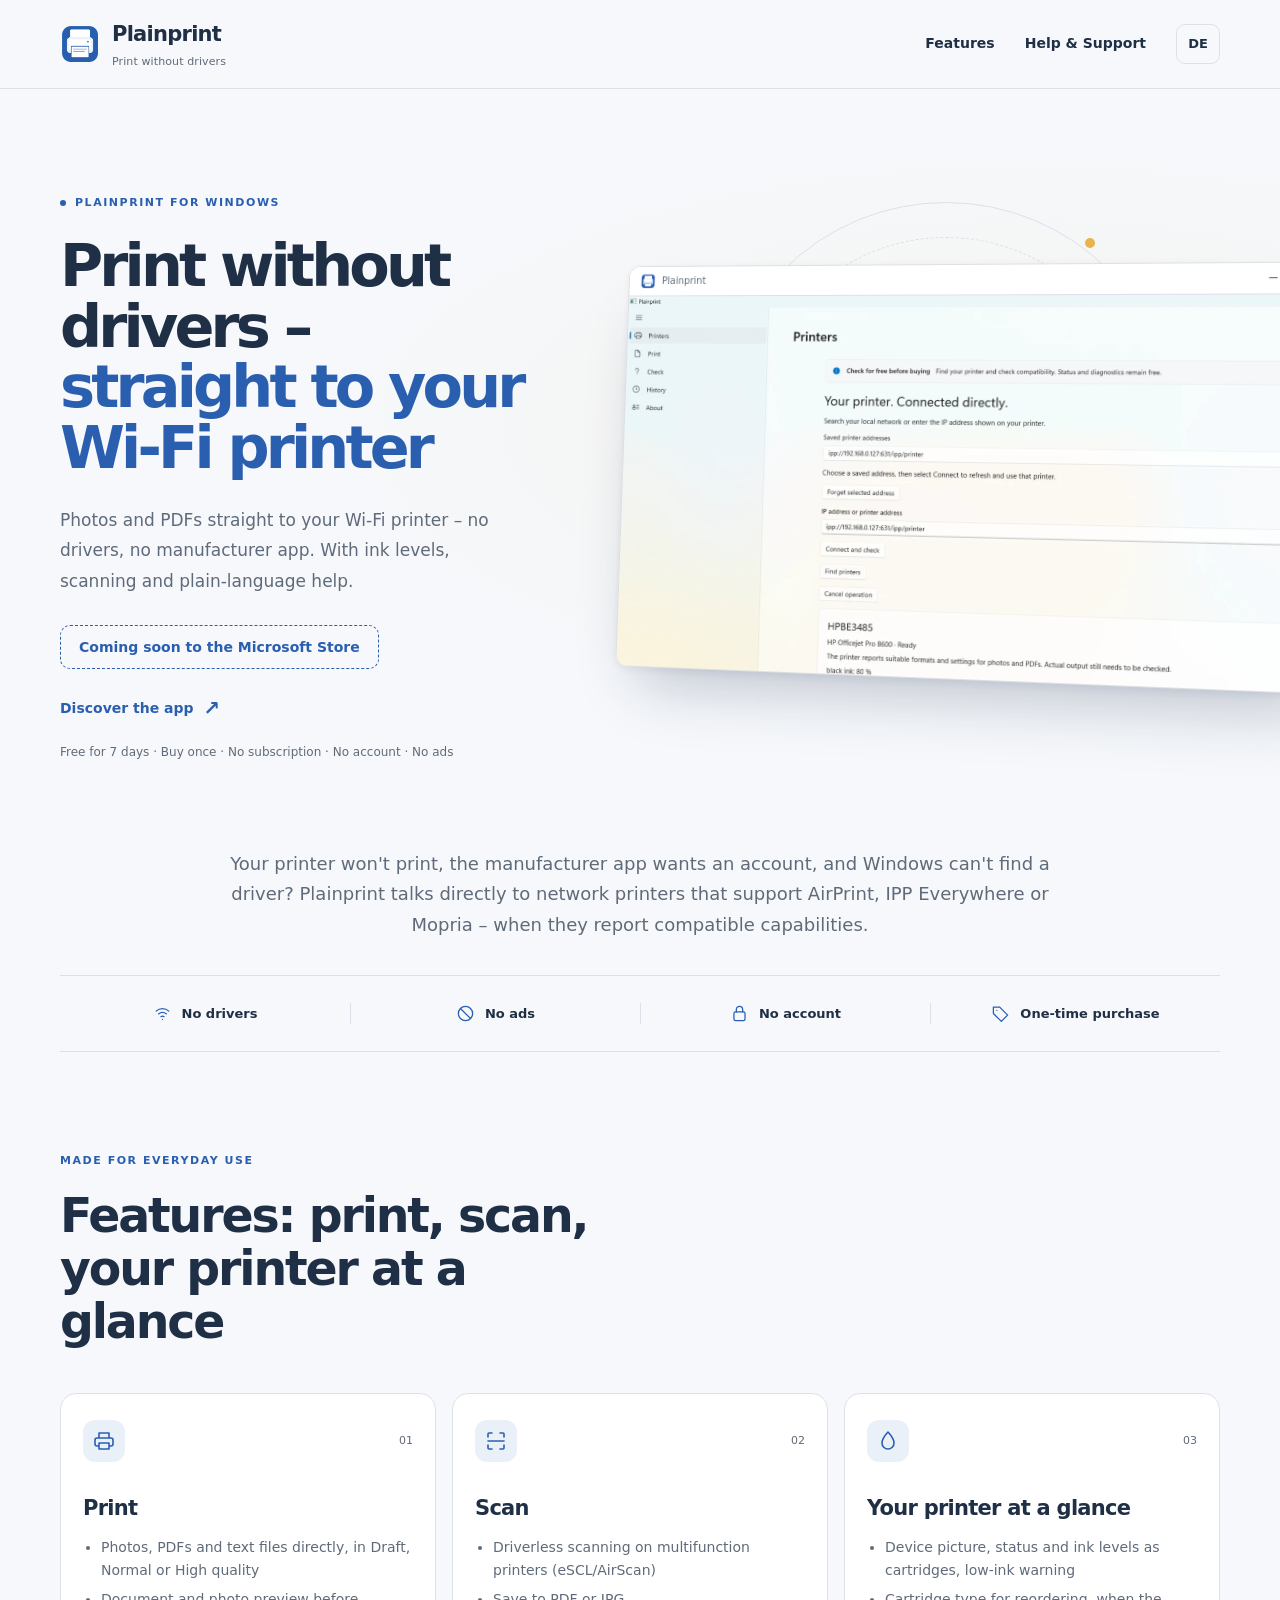
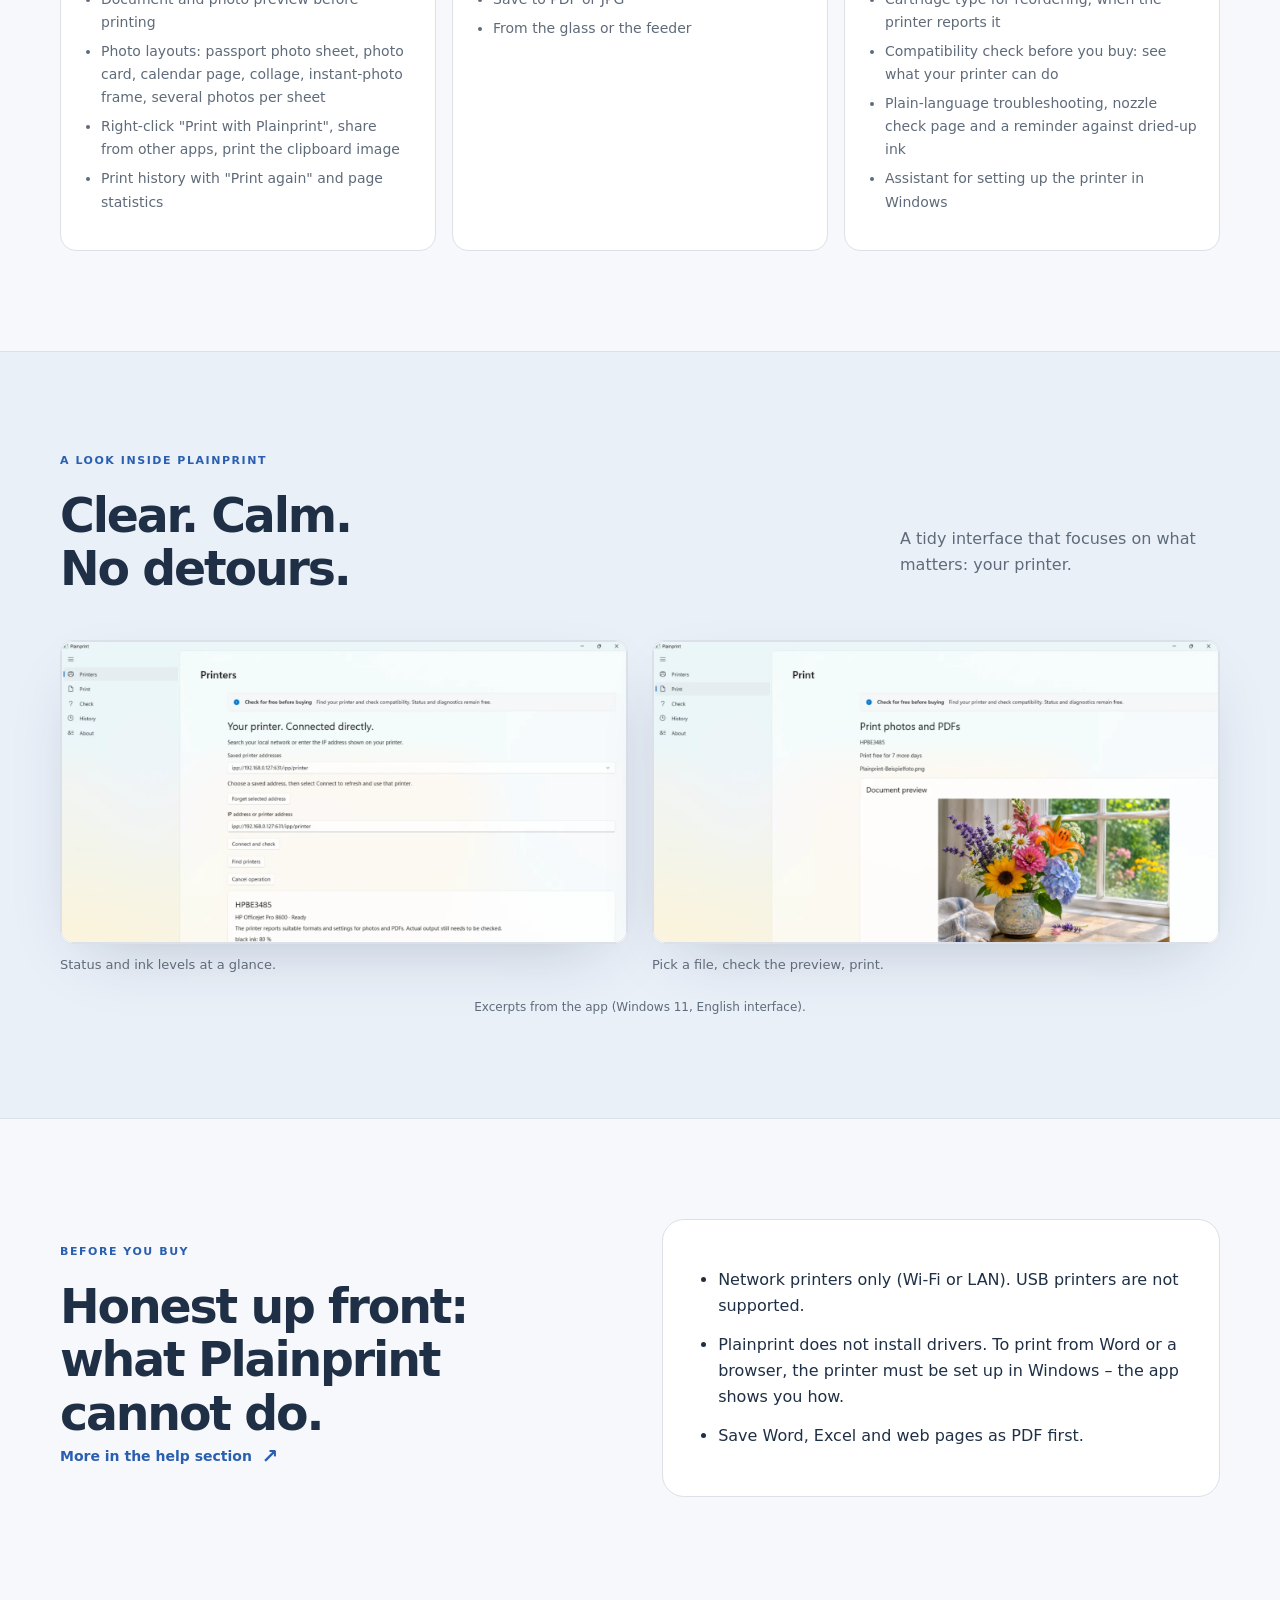
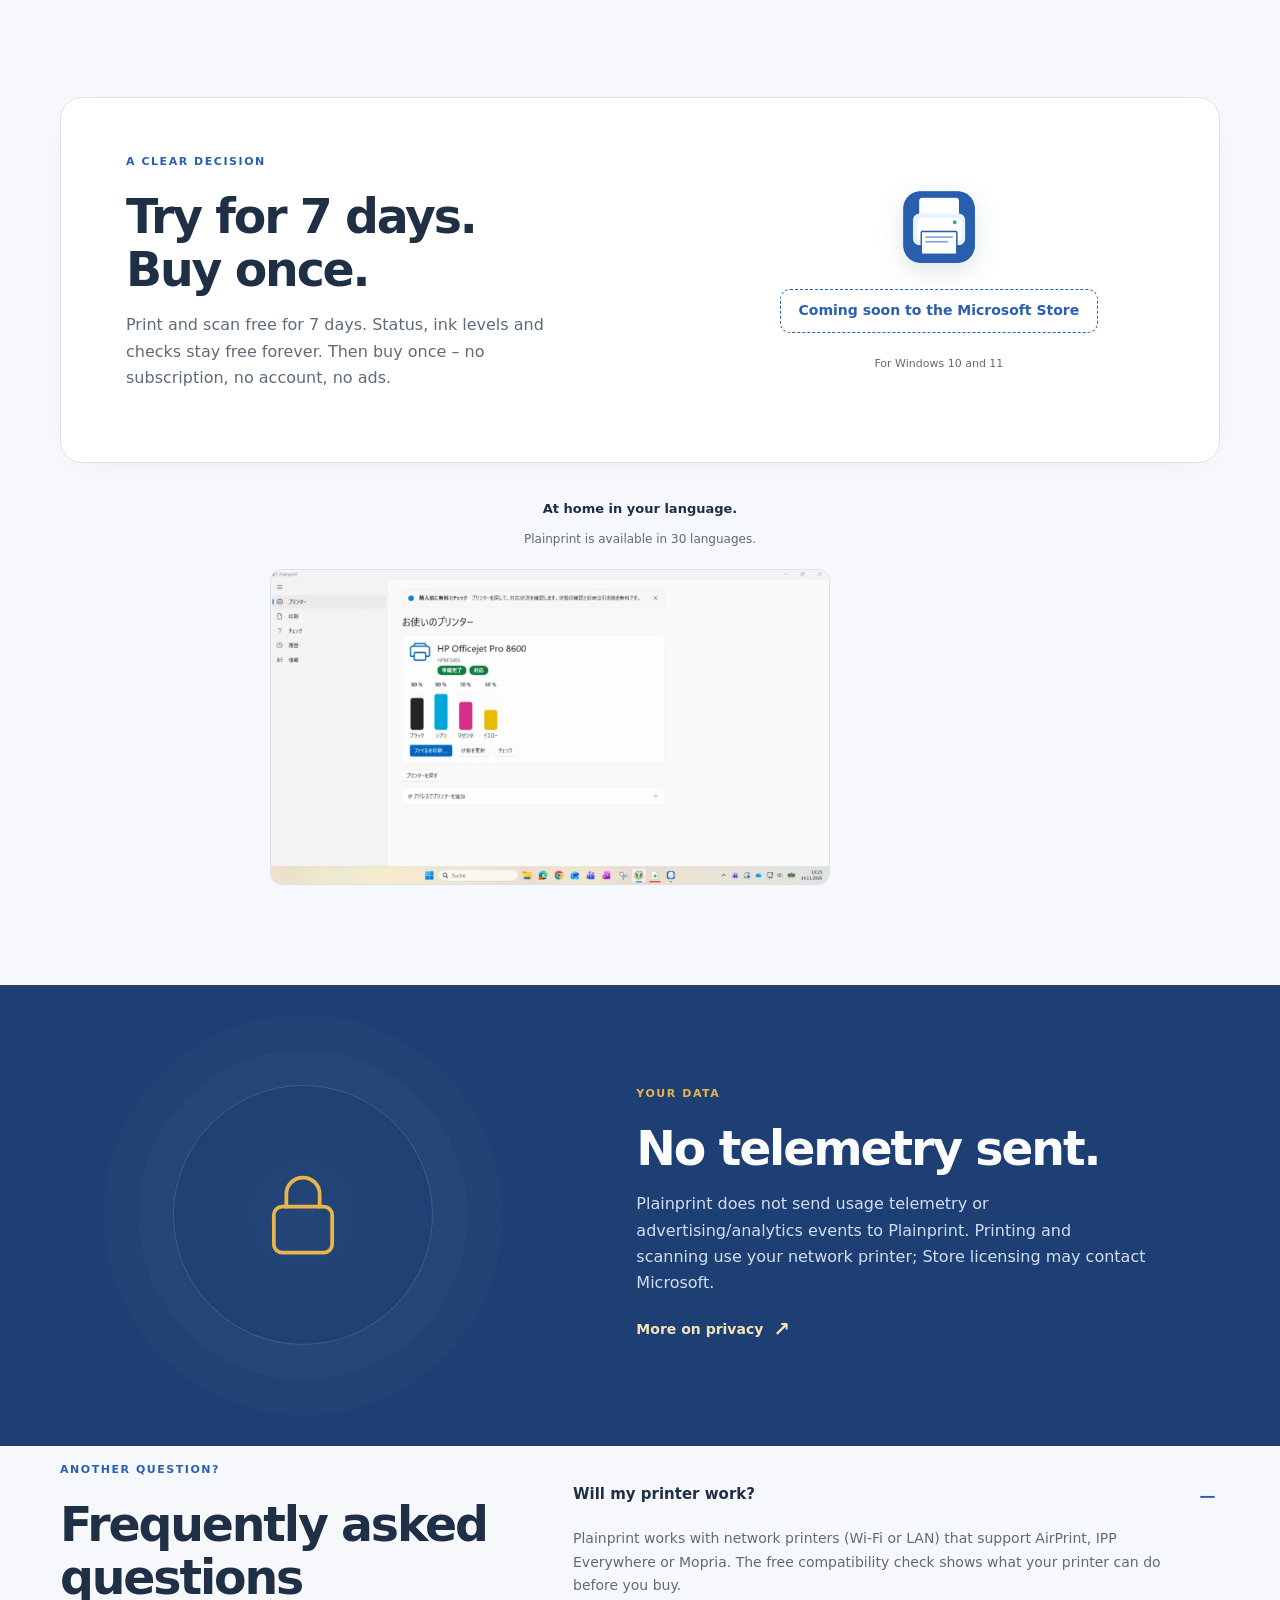
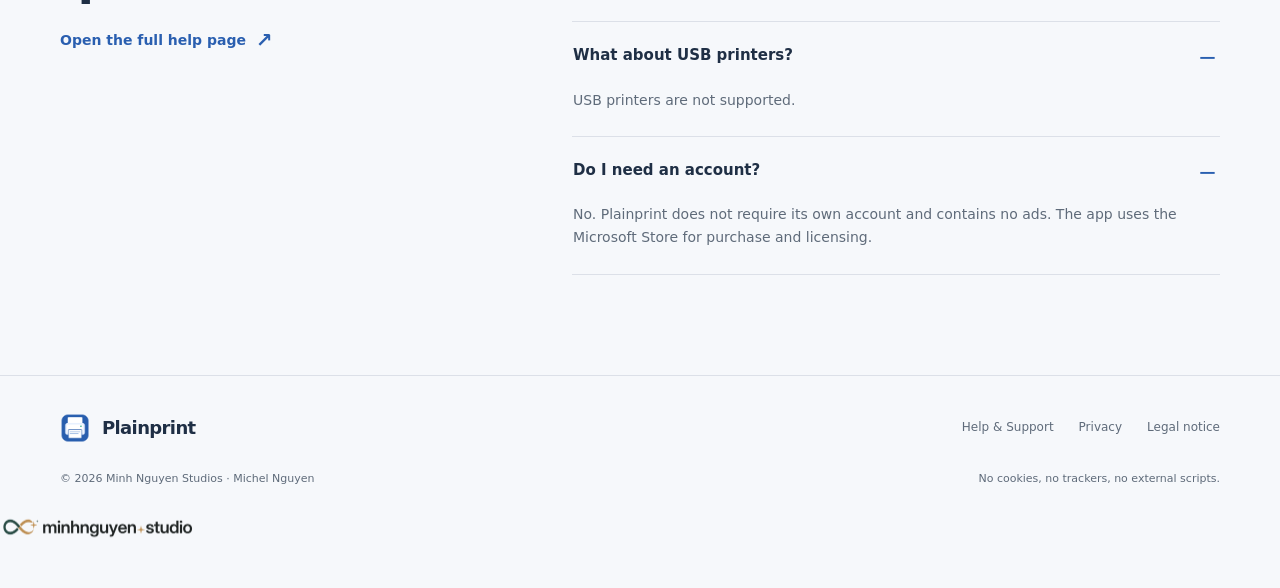
==== en/index.html @ 3078b143 "Plainprint website (DE/EN)" ====
<!DOCTYPE html>
<html lang="en"><head>
<meta charset="utf-8">
<meta name="viewport" content="width=device-width,initial-scale=1">
<meta name="color-scheme" content="light dark">
<meta name="theme-color" content="#F6F8FB" media="(prefers-color-scheme: light)">
<meta name="theme-color" content="#111A26" media="(prefers-color-scheme: dark)">
<title>Plainprint – Print without drivers</title>
<meta name="description" content="Plainprint: photos and PDFs straight to your Wi-Fi printer – no drivers, no manufacturer app. Ink levels, scanning, plain-language help. Free for 7 days, then buy once.">
<link rel="canonical" href="https://minh.systems/Plainprint/en/index.html">
<link rel="alternate" hreflang="de" href="https://minh.systems/Plainprint/index.html">
<link rel="alternate" hreflang="en" href="https://minh.systems/Plainprint/en/index.html">
<link rel="alternate" hreflang="x-default" href="https://minh.systems/Plainprint/index.html">
<meta property="og:type" content="website">
<meta property="og:site_name" content="Plainprint">
<meta property="og:locale" content="en_US">
<meta property="og:locale:alternate" content="de_DE">
<meta property="og:title" content="Plainprint – Print without drivers">
<meta property="og:description" content="Plainprint: photos and PDFs straight to your Wi-Fi printer – no drivers, no manufacturer app. Ink levels, scanning, plain-language help. Free for 7 days, then buy once.">
<meta property="og:url" content="https://minh.systems/Plainprint/en/index.html">
<meta property="og:image" content="https://minh.systems/Plainprint/img/logo.png">
<meta property="og:image:width" content="310">
<meta property="og:image:height" content="310">
<meta property="og:image:alt" content="Plainprint">
<meta name="twitter:card" content="summary">
<meta name="twitter:title" content="Plainprint – Print without drivers">
<meta name="twitter:description" content="Plainprint: photos and PDFs straight to your Wi-Fi printer – no drivers, no manufacturer app. Ink levels, scanning, plain-language help. Free for 7 days, then buy once.">
<meta name="twitter:image" content="https://minh.systems/Plainprint/img/logo.png">
<link rel="icon" href="../favicon.png">
<link rel="apple-touch-icon" href="../img/logo.png">
<link rel="stylesheet" href="../style.css?v=1">
<script type="application/ld+json">
{
  "@context": "https://schema.org",
  "@type": "SoftwareApplication",
  "name": "Plainprint",
  "alternateName": "Plainprint – Print without drivers",
  "applicationCategory": "UtilitiesApplication",
  "operatingSystem": "Windows 10, Windows 11",
  "description": "Plainprint: photos and PDFs straight to your Wi-Fi printer – no drivers, no manufacturer app. Ink levels, scanning, plain-language help. Free for 7 days, then buy once.",
  "url": "https://minh.systems/Plainprint/en/",
  "inLanguage": "en",
  "image": "https://minh.systems/Plainprint/img/logo.png"
}
</script>
</head><body><a class="skip" href="#main">Skip to content</a>
<header class="top"><nav aria-label="Navigation" class="wrap"><a class="brand" href="./"><img alt="" height="40" src="../img/logo.png" width="40"/><span>Plainprint<small>Print without drivers</small></span></a>
<div class="links"><a href="#funktionen">Features</a><a href="support.html">Help &amp; Support</a><a class="lang" href="../" hreflang="de" lang="de" aria-label="Auf Deutsch wechseln">DE</a>
</div></nav>
</header>
<main id="main">
<section class="hero">
<div class="wrap hero-grid">
<div class="hero-copy">
<p class="eyebrow"><span class="status-dot"></span>Plainprint for Windows</p>
<h1>Print without drivers – <em>straight to your Wi-Fi printer</em></h1>
<p class="lead">Photos and PDFs straight to your Wi-Fi printer – no drivers, no manufacturer app. With ink levels, scanning and plain-language help.</p>
<div class="actions"><strong class="soon">Coming soon to the Microsoft Store</strong><a class="text-link" href="#einblicke">Discover the app <span aria-hidden="true">↗</span></a>
</div>
<p class="note">Free for 7 days · Buy once · No subscription · No account · No ads</p>
</div>
<div class="hero-visual">
<div aria-hidden="true" class="visual-orbit"></div>
<div class="app-window">
<div class="window-bar"><span><img alt="" height="16" src="../img/logo.png" width="16"/> Plainprint</span><span aria-hidden="true" class="window-controls">─   □   ×</span></div>
<picture><img alt="Plainprint: your printer with status and ink levels" decoding="async" fetchpriority="high" height="788" src="../img/en-printers.webp" width="1400"/></picture>
</div>
</div>
</div>
</section>
<div class="wrap">
<p class="section-copy" style="max-width:820px;margin:0 auto 34px;font-size:18px;line-height:1.7;text-align:center">Your printer won't print, the manufacturer app wants an account, and Windows can't find a driver? Plainprint talks directly to network printers that support AirPrint, IPP Everywhere or Mopria – when they report compatible capabilities.</p>
<ul class="trust"><li><svg aria-hidden="true" fill="none" stroke="currentColor" stroke-linecap="round" stroke-linejoin="round" stroke-width="1.6" viewbox="0 0 24 24"><path d="M4 9a12 12 0 0 1 16 0M7 12.500a8 8 0 0 1 10 0M10 16a3.500 3.500 0 0 1 4 0M12 19.500h.01"></path></svg>No drivers</li><li><svg aria-hidden="true" fill="none" stroke="currentColor" stroke-linecap="round" stroke-linejoin="round" stroke-width="1.6" viewbox="0 0 24 24"><circle cx="12" cy="12" r="9"></circle><path d="M5.600 5.600l12.800 12.800"></path></svg>No ads</li><li><svg aria-hidden="true" fill="none" stroke="currentColor" stroke-linecap="round" stroke-linejoin="round" stroke-width="1.6" viewbox="0 0 24 24"><rect height="11" rx="2" width="14" x="5" y="10"></rect><path d="M8 10V7a4 4 0 0 1 8 0v3"></path></svg>No account</li><li><svg aria-hidden="true" fill="none" stroke="currentColor" stroke-linecap="round" stroke-linejoin="round" stroke-width="1.6" viewbox="0 0 24 24"><path d="M3 12V4h8l10 10-8 8z M7.500 8h.01"></path></svg>One-time purchase</li></ul>
</div>
<section id="funktionen">
<div class="wrap">
<div class="section-heading">
<p class="kicker">Made for everyday use</p>
<h2>Features: print, scan,<br/>your printer at a glance</h2>
</div>
<div class="feature-grid" style="grid-template-columns:repeat(3,1fr)">
<article class="feature-card">
<div class="card-top"><span class="ico"><svg aria-hidden="true" fill="none" stroke="currentColor" stroke-linecap="round" stroke-linejoin="round" stroke-width="1.6" viewbox="0 0 24 24"><path d="M7 9V4h10v5M7 17H5a2 2 0 0 1-2-2v-4a2 2 0 0 1 2-2h14a2 2 0 0 1 2 2v4a2 2 0 0 1-2 2h-2M7 14h10v6H7z"></path></svg></span><span class="card-number">01</span></div>
<h3>Print</h3><ul style="padding-left:18px;margin:14px 0 0;color:var(--muted);font-size:14px"><li style="margin:6px 0">Photos, PDFs and text files directly, in Draft, Normal or High quality</li><li style="margin:6px 0">Document and photo preview before printing</li><li style="margin:6px 0">Photo layouts: passport photo sheet, photo card, calendar page, collage, instant-photo frame, several photos per sheet</li><li style="margin:6px 0">Right-click "Print with Plainprint", share from other apps, print the clipboard image</li><li style="margin:6px 0">Print history with "Print again" and page statistics</li></ul>
</article>
<article class="feature-card">
<div class="card-top"><span class="ico"><svg aria-hidden="true" fill="none" stroke="currentColor" stroke-linecap="round" stroke-linejoin="round" stroke-width="1.6" viewbox="0 0 24 24"><path d="M4 8V5a1 1 0 0 1 1-1h3M16 4h3a1 1 0 0 1 1 1v3M20 16v3a1 1 0 0 1-1 1h-3M8 20H5a1 1 0 0 1-1-1v-3M4 12h16"></path></svg></span><span class="card-number">02</span></div>
<h3>Scan</h3><ul style="padding-left:18px;margin:14px 0 0;color:var(--muted);font-size:14px"><li style="margin:6px 0">Driverless scanning on multifunction printers (eSCL/AirScan)</li><li style="margin:6px 0">Save to PDF or JPG</li><li style="margin:6px 0">From the glass or the feeder</li></ul>
</article>
<article class="feature-card">
<div class="card-top"><span class="ico"><svg aria-hidden="true" fill="none" stroke="currentColor" stroke-linecap="round" stroke-linejoin="round" stroke-width="1.6" viewbox="0 0 24 24"><path d="M12 3s6 6.5 6 11a6 6 0 0 1-12 0c0-4.500 6-11 6-11z"></path></svg></span><span class="card-number">03</span></div>
<h3>Your printer at a glance</h3><ul style="padding-left:18px;margin:14px 0 0;color:var(--muted);font-size:14px"><li style="margin:6px 0">Device picture, status and ink levels as cartridges, low-ink warning</li><li style="margin:6px 0">Cartridge type for reordering, when the printer reports it</li><li style="margin:6px 0">Compatibility check before you buy: see what your printer can do</li><li style="margin:6px 0">Plain-language troubleshooting, nozzle check page and a reminder against dried-up ink</li><li style="margin:6px 0">Assistant for setting up the printer in Windows</li></ul>
</article>
</div>
</div>
</section>
<section class="showcase" id="einblicke">
<div class="wrap">
<div class="section-heading inline-heading"><div>
<p class="kicker">A look inside Plainprint</p>
<h2>Clear. Calm.<br/>No detours.</h2>
</div><p>A tidy interface that focuses on what matters: your printer.</p>
</div>
<div style="display:grid;grid-template-columns:repeat(2,1fr);gap:24px">
<figure><div class="gallery-window"><picture><img alt="Plainprint: your printer with status and ink levels" decoding="async" height="788" loading="lazy" src="../img/en-printers.webp" style="width:100%;border:1px solid var(--line);border-radius:12px" width="1400"/></picture></div><figcaption style="font-size:13px;color:var(--muted);margin-top:10px">Status and ink levels at a glance.</figcaption></figure>
<figure><div class="gallery-window"><picture><img alt="Plainprint: printing photos and PDFs with preview and settings" decoding="async" height="788" loading="lazy" src="../img/en-print.webp" style="width:100%;border:1px solid var(--line);border-radius:12px" width="1400"/></picture></div><figcaption style="font-size:13px;color:var(--muted);margin-top:10px">Pick a file, check the preview, print.</figcaption></figure>
</div>
<p class="gallery-note">Excerpts from the app (Windows 11, English interface).</p>
</div>
</section>
<section id="wichtig">
<div class="wrap import-grid"><div>
<p class="kicker">Before you buy</p>
<h2>Honest up front:<br/>what Plainprint cannot do.</h2>
<a class="text-link" href="support.html#faq">More in the help section <span aria-hidden="true">↗</span></a>
</div>
<div class="bank-card">
<ul style="padding-left:20px;margin:0"><li style="margin:12px 0;color:var(--ink)">Network printers only (Wi-Fi or LAN). USB printers are not supported.</li><li style="margin:12px 0;color:var(--ink)">Plainprint does not install drivers. To print from Word or a browser, the printer must be set up in Windows – the app shows you how.</li><li style="margin:12px 0;color:var(--ink)">Save Word, Excel and web pages as PDF first.</li></ul>
</div>
</div>
</section>
<section id="kaufen">
<div class="wrap">
<div class="purchase-card"><div>
<p class="kicker">A clear decision</p>
<h2>Try for 7 days.<br/>Buy once.</h2><p>Print and scan free for 7 days. Status, ink levels and checks stay free forever. Then buy once – no subscription, no account, no ads.</p>
</div>
<div class="purchase-action"><img alt="Plainprint" height="80" src="../img/logo.png" width="80"/><strong class="soon">Coming soon to the Microsoft Store</strong>
<p class="note">For Windows 10 and 11</p>
</div>
</div>
<div class="language-note"><strong>At home in your language.</strong><p>Plainprint is available in 30 languages.</p>
<img alt="Plainprint in Japanese" decoding="async" height="788" loading="lazy" src="../img/ja-drucker.webp" style="width:min(560px,100%);border:1px solid var(--line);border-radius:12px" width="1400"/>
</div>
</div>
</section>
<section class="privacy-section">
<div class="wrap privacy-grid">
<div aria-hidden="true" class="privacy-mark"><svg aria-hidden="true" fill="none" stroke="currentColor" stroke-linecap="round" stroke-linejoin="round" stroke-width="1.6" viewbox="0 0 24 24"><rect height="11" rx="2" width="14" x="5" y="10"></rect><path d="M8 10V7a4 4 0 0 1 8 0v3"></path></svg></div><div>
<p class="kicker">Your data</p>
<h2>No telemetry sent.</h2><p>Plainprint does not send usage telemetry or advertising/analytics events to Plainprint. Printing and scanning use your network printer; Store licensing may contact Microsoft.</p><a class="text-link" href="privacy.html">More on privacy <span aria-hidden="true">↗</span></a>
</div>
</div>
</section>
<section class="faq-section">
<div class="wrap faq-grid"><div>
<p class="kicker">Another question?</p>
<h2>Frequently asked questions</h2><a class="text-link" href="support.html">Open the full help page <span aria-hidden="true">↗</span></a>
</div><div>
<details open><summary>Will my printer work?</summary><p>Plainprint works with network printers (Wi-Fi or LAN) that support AirPrint, IPP Everywhere or Mopria. The free compatibility check shows what your printer can do before you buy.</p></details><details open><summary>What about USB printers?</summary><p>USB printers are not supported.</p></details><details open><summary>Do I need an account?</summary><p>No. Plainprint does not require its own account and contains no ads. The app uses the Microsoft Store for purchase and licensing.</p></details>
</div>
</div>
</section>
</main>
<footer>
<div class="wrap footer-grid"><a class="brand" href="./"><img alt="" height="32" src="../img/logo.png" width="32"/><span>Plainprint</span></a><div><a href="support.html">Help &amp; Support</a><a href="privacy.html">Privacy</a><a href="https://minh.systems/MinhNguyenStudios/impressum.html">Legal notice</a>
</div>
</div>
<div class="wrap footer-bottom"><span>© 2026 Minh Nguyen Studios · Michel Nguyen</span><span>No cookies, no trackers, no external scripts.</span></div><p style="margin:16px 0 4px"><a href="https://minh.systems/MinhNguyenStudios/" aria-label="Minh Nguyen Studios" style="display:inline-block;line-height:0;border-radius:8px;overflow:hidden;opacity:.92"><picture><source srcset="../img/studio-dunkel.png" media="(prefers-color-scheme: dark)"><img src="../img/studio-hell.png" width="200" height="47" alt="Minh Nguyen Studios" loading="lazy" style="width:200px;height:auto"></picture></a></p></footer></body></html>
---- style.css ----
:root{color-scheme:light dark;--green:#2A5FB0;--green-d:#1E4A8C;--gold:#E9B44C;--bg:#F6F8FB;--card:#fff;--ink:#1F2F45;--muted:#5F6B7A;--line:#DCE0E8;--tint:#EAF0F8;--gold-soft:#F8EAC9;--shadow:0 25px 65px -28px #172B4D40;--radius:22px}

*{box-sizing:border-box}
html{scroll-behavior:smooth;scroll-padding-top:100px;-webkit-text-size-adjust:100%}
body{margin:0;background:var(--bg);color:var(--ink);font:16px/1.65 "Segoe UI Variable","Segoe UI",system-ui,-apple-system,BlinkMacSystemFont,sans-serif}
h1,h2,h3,p,figure{margin:0}
h1,h2,h3{line-height:1.12;font-weight:650;letter-spacing:-.045em}
h1{font-size:clamp(44px,5.7vw,80px)}
h2{font-size:clamp(34px,3.7vw,51px)}
h3{font-size:22px;letter-spacing:-.025em}
p{margin:16px 0;color:var(--muted)}
a{color:var(--green);text-underline-offset:4px}
button,a{-webkit-tap-highlight-color:transparent}
button{font:inherit}
button,a,summary{touch-action:manipulation}
a:focus-visible,button:focus-visible,summary:focus-visible,[tabindex]:focus-visible{outline:3px solid var(--green);outline-offset:5px}
img{max-width:100%;height:auto}
svg{width:24px;height:24px;flex-shrink:0}
button{cursor:pointer}
.wrap{width:min(1240px,100%);margin:auto;padding-inline:40px}
.skip{position:fixed;left:20px;top:-100px;z-index:30;background:var(--card);padding:12px 20px}
.skip:focus{top:12px}
.top{position:sticky;top:0;z-index:20;border-bottom:1px solid var(--line);background:color-mix(in srgb,var(--bg) 94%,transparent);backdrop-filter:blur(16px)}
nav.wrap{min-height:88px;display:flex;align-items:center;justify-content:space-between;gap:24px}
.brand{display:flex;align-items:center;gap:12px;color:var(--ink);text-decoration:none;font-weight:700;font-size:21px;letter-spacing:-.035em}
.brand img{width:40px;height:40px;border-radius:10px}
.brand small{display:block;font-size:11px;letter-spacing:.01em;font-weight:450;color:var(--muted);margin-top:1px}
.links{display:flex;align-items:center;gap:30px;font-size:14px;font-weight:550}
.links a{text-decoration:none;color:var(--ink)}
.links a:hover,.text-link:hover{color:var(--green);text-decoration:underline}
.lang{display:inline-flex;align-items:center;justify-content:center;text-decoration:none;background:transparent;border:1px solid var(--line);border-radius:9px;min-width:44px;min-height:40px;color:var(--ink);font-size:13px;font-weight:650}
.hero{padding:105px 0 86px;position:relative;isolation:isolate;overflow:hidden}
.hero:before{content:"";position:absolute;inset:0;z-index:-1;background:radial-gradient(ellipse at 80% 45%,#E9B44C13,transparent 50%)}
.hero-grid{display:grid;grid-template-columns:.92fr 1.15fr;gap:54px;align-items:center}
.hero-copy{position:relative;z-index:2}
.eyebrow,.kicker{font-size:11px;font-weight:700;letter-spacing:.14em;text-transform:uppercase;color:var(--green);margin:0 0 24px;display:flex;align-items:center;gap:9px}
.status-dot{width:6px;height:6px;background:var(--green);border-radius:50%}
.hero h1{line-height:1.03;letter-spacing:-.065em}
.hero h1 em{font-style:normal;color:var(--green)}
.hero h1{font-size:clamp(40px,4.6vw,64px)}
.lead{font-size:17px;line-height:1.8;margin:26px 0 29px;max-width:440px}
.actions{display:flex;align-items:center;gap:23px;flex-wrap:wrap}
.msbadge{display:inline-flex;flex-shrink:0;text-decoration:none;border-radius:8px}
.msbadge img{height:48px;width:auto;display:block}
.msbadge:hover{filter:brightness(1.18)}
.text-link{font-size:14px;font-weight:650;text-decoration:none;display:inline-flex;gap:10px;align-items:center}
.text-link span[aria-hidden]{font-size:20px}
.note{font-size:12px;line-height:1.7;color:var(--muted);margin:17px 0 0}
.hero-visual{position:relative;min-width:0;padding:30px 0 45px;perspective:1400px}
.visual-orbit{position:absolute;width:460px;height:460px;border:1px solid var(--line);border-radius:50%;left:18%;top:-30px;z-index:-1}
.visual-orbit:before{content:"";position:absolute;inset:34px;border:1px dashed var(--line);border-radius:50%}
.visual-orbit:after{content:"";position:absolute;width:10px;height:10px;border-radius:50%;background:var(--gold);top:35px;right:80px}
.app-window{width:118%;border:1px solid color-mix(in srgb,var(--ink) 15%,var(--card));border-radius:12px;overflow:hidden;background:var(--card);transform:rotateY(-9deg) rotateX(3deg) rotateZ(1deg);box-shadow:0 38px 60px -25px #172B4D45,0 3px 8px #172B4D10}
.window-bar{height:31px;padding:0 12px;display:flex;justify-content:space-between;align-items:center;font-size:10px;color:var(--muted);background:var(--card);border-bottom:1px solid var(--line)}
.window-bar>span:first-child{display:flex;gap:7px;align-items:center}
.window-controls{font-size:13px;letter-spacing:4px}
.app-window picture img,.gallery-window img{display:block;width:100%}
.app-window picture{display:block}
.local-label{position:absolute;left:25px;bottom:14px;background:var(--card);padding:14px 21px;display:flex;align-items:center;gap:12px;border:1px solid var(--line);border-radius:12px;box-shadow:var(--shadow);font-size:12px;transform:rotate(-2deg)}
.local-label svg{color:var(--green);width:29px;height:29px}
.local-label strong,.local-label span{display:block}
.local-label span{color:var(--muted);font-size:11px}
.trust{display:grid;grid-template-columns:repeat(4,1fr);margin:0;padding:27px 0;list-style:none;border-block:1px solid var(--line)}
.trust li{display:flex;justify-content:center;align-items:center;gap:10px;font-size:13px;font-weight:550}
.trust li+li{border-left:1px solid var(--line)}
.trust svg{width:19px;height:19px;color:var(--green)}
section{padding:100px 0}
.section-heading{margin-bottom:45px;max-width:580px}
.section-heading p:last-child{max-width:480px;margin-top:22px;font-size:16px}
.kicker{margin-bottom:19px}
.feature-grid{display:grid;grid-template-columns:repeat(4,1fr);gap:16px}
.feature-card{padding:26px 22px 30px;border:1px solid var(--line);background:var(--card);border-radius:16px;transition:transform .2s,border-color .2s}
.feature-card:hover{transform:translateY(-4px);border-color:var(--green)}
.card-top{display:flex;justify-content:space-between;align-items:center;margin-bottom:33px}
.ico{display:grid;place-items:center;width:42px;height:42px;background:var(--tint);color:var(--green);border-radius:12px}
.card-number{font-size:11px;color:var(--muted)}
.feature-card h3{font-size:21px;line-height:1.25;letter-spacing:-.035em}
.feature-card p{font-size:14px;line-height:1.8;margin-bottom:0}
.showcase{background:var(--tint);border-block:1px solid var(--line)}
.inline-heading{display:flex;align-items:end;justify-content:space-between;max-width:none;gap:40px}
.inline-heading p:last-child{max-width:320px}
.gallery-tabs{display:flex;gap:8px;margin:0 0 28px;border-bottom:1px solid var(--line);padding-bottom:16px}
.gallery-tabs button{background:transparent;border:1px solid transparent;border-radius:8px;padding:9px 20px;font-size:14px;font-weight:600;color:var(--muted);min-height:44px}
.gallery-tabs button[aria-selected=true]{background:var(--green);color:#fff}
.gallery-tabs button:hover{border-color:var(--green)}
.gallery-panel{max-width:1000px;margin:auto}
.gallery-window{border:1px solid var(--line);border-radius:12px;overflow:hidden;background:var(--card);box-shadow:var(--shadow)}
figcaption{display:flex;justify-content:space-between;gap:20px;font-size:13px;margin-top:20px;color:var(--ink)}
.demo-label{font-size:11px;color:var(--muted)}
.gallery-note{text-align:center;font-size:12px;margin:23px 0 0}
.import-grid{display:grid;grid-template-columns:1fr 1.1fr;gap:95px;align-items:center}
.section-copy{margin:25px 0;max-width:440px}
.bank-card{background:var(--card);border:1px solid var(--line);border-radius:var(--radius);padding:35px}
.banks{display:flex;flex-wrap:wrap;gap:8px;margin-bottom:30px}
.banks span{border:1px solid var(--line);border-radius:6px;padding:5px 11px;font-size:12px;font-weight:550;background:var(--bg)}
.bank-card h3{font-size:19px}
.bank-card p:not(.kicker){font-size:14px}
.bank-card .note{font-size:11px!important;padding-top:19px;border-top:1px solid var(--line)}
.privacy-section{background:#1D3F73;color:#FAFBFD;position:relative;overflow:hidden}
.privacy-grid{display:grid;grid-template-columns:1fr 1.2fr;gap:90px;align-items:center}
.privacy-mark{display:grid;place-items:center;width:260px;height:260px;margin:auto;border:1px solid #ffffff26;border-radius:50%;box-shadow:0 0 0 35px #ffffff05,0 0 0 70px #ffffff04;background:radial-gradient(circle,#ffffff08,transparent)}
.privacy-mark svg{width:100px;height:100px;color:#E9B44C;stroke-width:.9}
.privacy-section p{color:#D3DEF0;max-width:510px}
.privacy-section .kicker{color:#E9B44C}
.privacy-section .text-link{color:#F5E3B8}
.purchase-card{display:grid;grid-template-columns:1fr .8fr;gap:60px;align-items:center;background:var(--card);border:1px solid var(--line);border-radius:var(--radius);padding:55px 65px;box-shadow:0 8px 35px -24px #172B4D20}
.purchase-card p{max-width:460px}
.purchase-action{display:flex;flex-direction:column;align-items:center;gap:22px}
.purchase-action>img{width:80px;height:80px;filter:drop-shadow(0 8px 12px #172B4D20)}
.purchase-action .note{margin:0;font-size:11px}
.language-note{text-align:center;font-size:13px;max-width:740px;margin:35px auto 0}
.language-note p{font-size:12px;line-height:2;margin-top:7px}
.faq-section{padding-top:15px}
.faq-grid{display:grid;grid-template-columns:.8fr 1.2fr;gap:80px}
.faq-grid .text-link{margin-top:20px}
details{border-bottom:1px solid var(--line);padding:0 0 0 1px}
summary{list-style:none;cursor:pointer;padding:21px 30px 21px 0;font-weight:600;font-size:15px;position:relative}
summary::-webkit-details-marker{display:none}
summary:after{content:"+";position:absolute;right:3px;top:17px;font-weight:400;font-size:23px;color:var(--green)}
details[open]>summary:after{content:"−"}
details p{font-size:14px;margin:0 25px 24px 0}
footer{border-top:1px solid var(--line);padding:37px 0 25px}
.footer-grid{display:flex;align-items:center;justify-content:space-between;gap:25px}
.footer-grid .brand{font-size:18px}
.footer-grid .brand img{width:30px;height:30px}
.footer-grid>div{display:flex;gap:25px}
footer a{font-size:12px;color:var(--muted);text-decoration:none}
footer a:hover{text-decoration:underline}
.footer-bottom{display:flex;flex-wrap:wrap;justify-content:space-between;gap:10px;margin-top:27px;font-size:11px;color:var(--muted)}
.footer-bottom p{width:100%;font-size:10px;margin:0}
.doc{max-width:900px;padding-top:65px;padding-bottom:80px}
.doc-head{margin-bottom:35px;background:none;position:static;border:0}
.doc h1{font-size:clamp(36px,5vw,56px);margin-bottom:22px}
.doc h2{font-size:28px;letter-spacing:-.035em;margin:0 0 22px}
.doc h3{font-size:20px;margin:28px 0 12px}
.doc p{margin:15px 0}
.doc li{margin:7px 0;color:var(--muted)}
.doc-section{padding:32px;margin:22px 0;border:1px solid var(--line);border-radius:18px;background:var(--card)}
.doc-section>h2{margin-top:0}
.toc{display:flex;flex-wrap:wrap;gap:8px;margin:30px 0}
.toc a{border:1px solid var(--line);background:var(--card);color:var(--ink);text-decoration:none;padding:9px 13px;border-radius:7px;font-size:13px}
.tip,.warn{background:var(--tint);padding:16px 20px;border-left:3px solid var(--green);border-radius:4px;margin:22px 0}
.warn{background:var(--gold-soft);border-color:var(--gold)}
code,kbd{font:12px/1.5 ui-monospace,Consolas,monospace;background:var(--tint);border-radius:4px;padding:3px 5px;overflow-wrap:anywhere}
kbd{border:1px solid var(--line);border-bottom-width:2px}
.doc table{width:100%;border-collapse:collapse;font-size:13px;table-layout:fixed}
.doc th,.doc td{text-align:left;border-bottom:1px solid var(--line);padding:10px 6px;overflow-wrap:anywhere}
.doc th{color:var(--ink)}
address{font-style:normal}
.contact{padding:25px;background:var(--tint);border:1px solid var(--line);border-radius:14px}
.document-page footer{text-align:center;font-size:12px}
.document-page footer a{margin:0 10px}
.document-page footer p{font-size:11px}
.btn{display:inline-flex;padding:11px 20px;background:var(--green);color:#fff;text-decoration:none;border-radius:8px}
.btn.alt{background:transparent;border:1px solid var(--line);color:var(--green)}
.shot{display:block;width:100%;border-radius:10px;border:1px solid var(--line)}
.center{text-align:center}
.sub{color:var(--muted)}
[hidden]{display:none!important}

@media(min-width:1440px){.hero-grid{gap:70px}
.hero-visual{margin-right:-15px}
.app-window{width:116%}
}

@media(max-width:1050px){.hero-grid{gap:30px}
.hero{padding:80px 0 60px}
.hero h1{font-size:52px}
.feature-grid{grid-template-columns:repeat(2,1fr)}
.import-grid{gap:45px}
.privacy-grid{gap:50px}
.purchase-card{padding:45px}
.app-window{width:108%}
}

@media(max-width:760px){.wrap{padding-inline:24px}
nav.wrap{min-height:76px;gap:15px}
.brand{font-size:19px}
.brand small{font-size:10px}
.links{gap:16px;font-size:12px}
.links>a:first-child{display:none}
.hero{padding:58px 0 36px}
.hero-grid{grid-template-columns:1fr;gap:25px}
.hero-copy{max-width:540px}
.hero h1{font-size:clamp(38px,9vw,56px)}
.eyebrow{font-size:10px;margin-bottom:22px}
.lead{font-size:16px;max-width:440px;margin:23px 0}
.hero-visual{max-width:620px;padding:20px 0 40px;width:100%;margin:0 auto}
.app-window{width:100%;transform:rotateY(-3deg) rotateZ(.5deg)}
.visual-orbit{width:300px;height:300px;top:-20px;left:20%}
.local-label{bottom:15px;left:16px;padding:10px 15px;font-size:11px}
.trust{grid-template-columns:repeat(2,1fr);row-gap:22px;padding:26px 0}
.trust li{font-size:12px}
.trust li:nth-child(3){border-left:0}
section{padding:65px 0}
h2{font-size:36px}
.section-heading{margin-bottom:32px}
.section-heading p:last-child{font-size:15px}
.feature-card{padding:23px}
.inline-heading{display:block}
.inline-heading p:last-child{max-width:440px}
.gallery-tabs{gap:4px;margin-bottom:20px;justify-content:space-between}
.gallery-tabs button{font-size:12px;padding:8px 12px}
figcaption{font-size:12px;display:block;margin-top:15px}
.demo-label{display:block;margin-top:5px}
.gallery-note{font-size:11px}
.import-grid,.privacy-grid,.faq-grid{grid-template-columns:1fr;gap:35px}
.bank-card{padding:25px}
.privacy-mark{width:130px;height:130px;margin:15px auto 20px;box-shadow:0 0 0 22px #ffffff05,0 0 0 45px #ffffff04}
.privacy-mark svg{width:63px;height:63px}
.privacy-grid{gap:40px}
.privacy-section p{font-size:15px}
.purchase-card{grid-template-columns:1fr;gap:30px;padding:32px}
.purchase-action{align-items:flex-start;gap:18px}
.purchase-action>img{display:none}
.language-note{font-size:12px}
.language-note p{font-size:11px}
.faq-section{padding-top:10px}
.faq-grid{gap:25px}
.footer-grid{align-items:start}
.footer-grid>div{flex-direction:column;gap:10px}
.footer-bottom{font-size:10px}
.doc{padding-top:40px}
.doc-section{padding:24px}
.doc h2{font-size:26px}
.doc p,.doc li{font-size:14px}
.doc ul,.doc ol{padding-left:22px}
}

@media(max-width:400px){.wrap{padding-inline:20px}
.brand small{display:none}
.links{gap:12px}
.links a{max-width:77px;line-height:1.3}
.brand{font-size:18px;gap:8px}
.brand img{width:34px;height:34px}
.hero h1{font-size:38px}
.actions{gap:17px}

.text-link{font-size:12px}
.feature-grid{grid-template-columns:1fr}
.feature-card{padding:25px}
.card-top{margin-bottom:22px}
.gallery-tabs button{padding:8px;font-size:11px}
.purchase-card{padding:27px}
.trust li{font-size:11px;gap:7px}
.doc-section{padding:20px}
.doc{padding-inline:17px}
}

@media(prefers-color-scheme:dark){:root{--bg:#111A26;--card:#192434;--ink:#E8EDF5;--muted:#A9B6C8;--green:#8DB6F0;--green-d:#B3D1F7;--line:#2F3F55;--tint:#1A2636;--gold-soft:#3D3422;--shadow:0 25px 60px -25px #0009}
.hero:before{background:radial-gradient(ellipse at 80% 40%,#2A5FB020,transparent 60%)}
.app-window{box-shadow:0 35px 65px -25px #000a}
.gallery-tabs button[aria-selected=true],.btn{color:#0F1B2E}
.privacy-section{background:#16294A}
.local-label{box-shadow:0 12px 30px -15px #0008}
}

@media(prefers-reduced-motion:reduce){html{scroll-behavior:auto}
*,*:before,*:after{transition:none!important;transform:none!important}
}


.window-bar img{width:16px;height:16px;flex-shrink:0}
.doc table th:first-child{width:32%}

.soon{display:inline-flex;align-items:center;min-height:44px;padding:0 18px;border:1px dashed var(--green);border-radius:10px;color:var(--green);font-size:14px;font-weight:650}
.language-note img{display:block;margin-top:18px}
@media(max-width:900px){.feature-grid[style]{grid-template-columns:1fr!important}.showcase div[style*="repeat(2"]{grid-template-columns:1fr!important}}
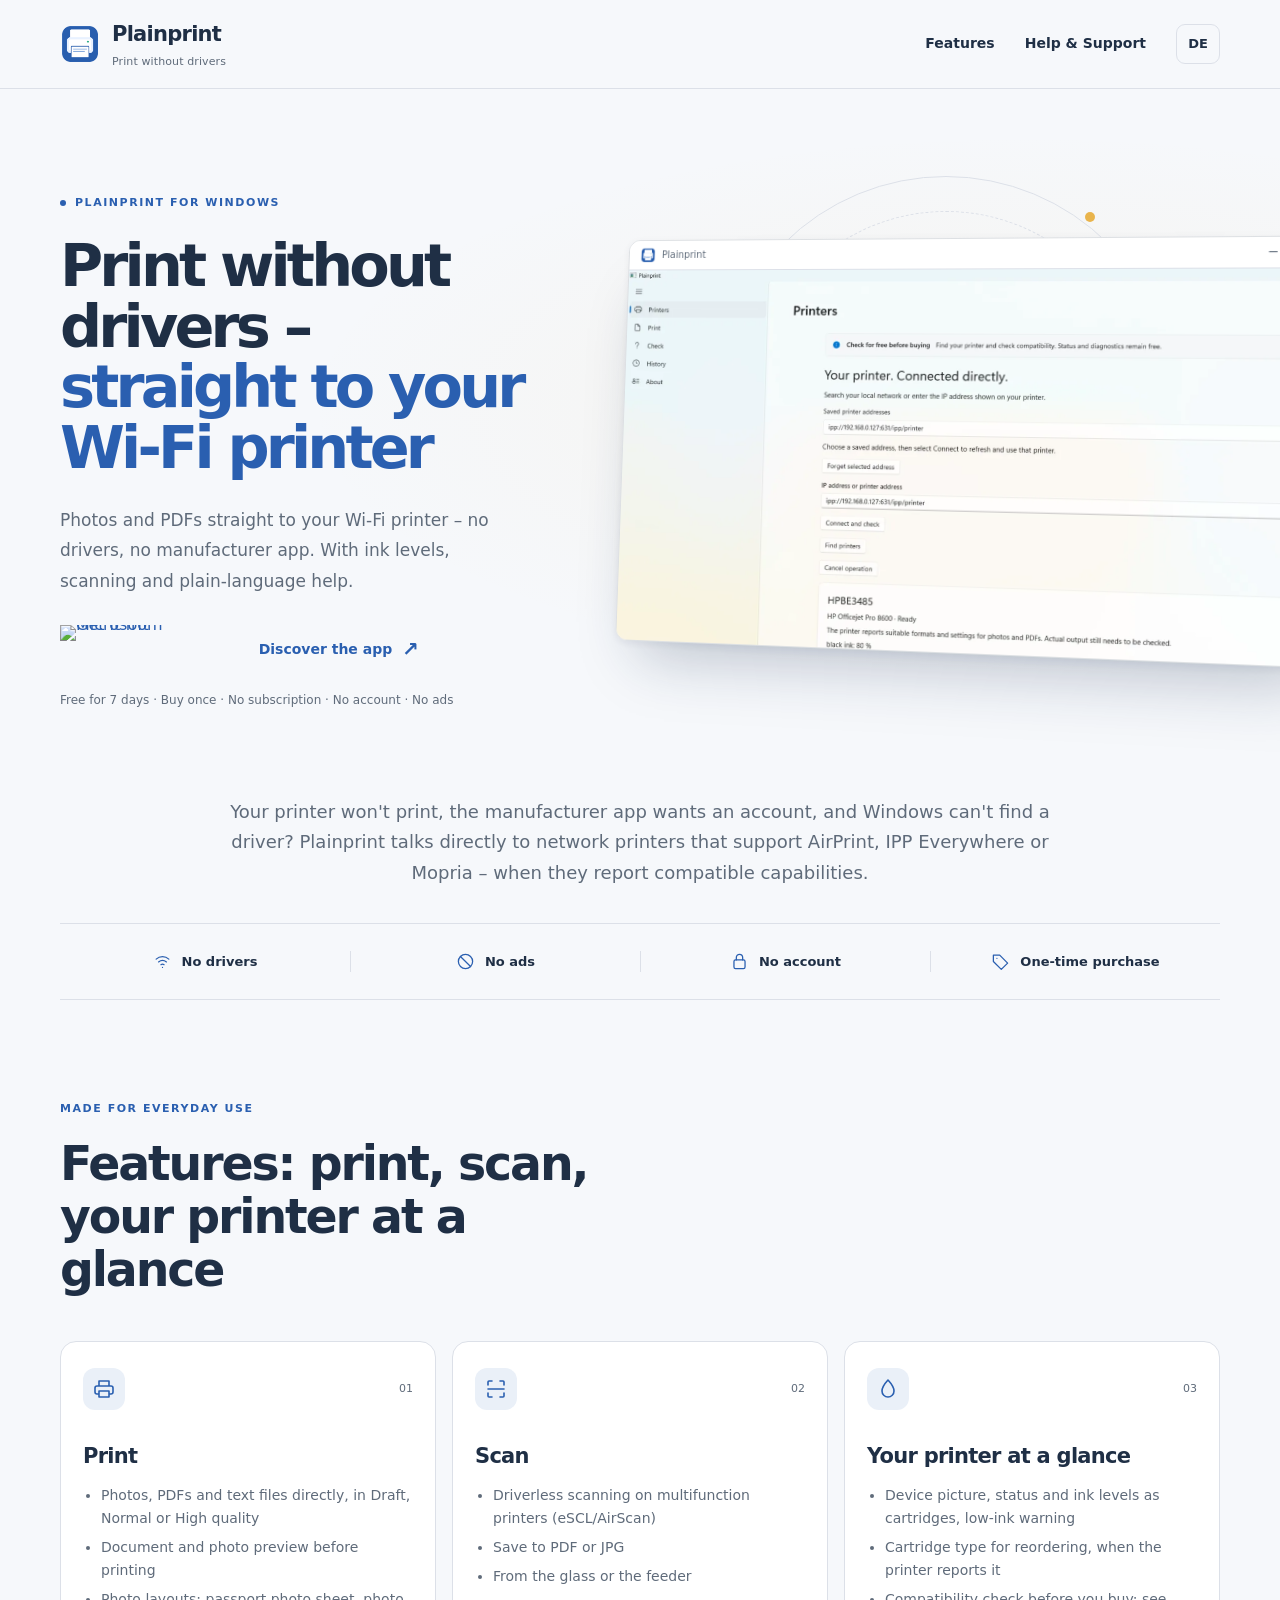
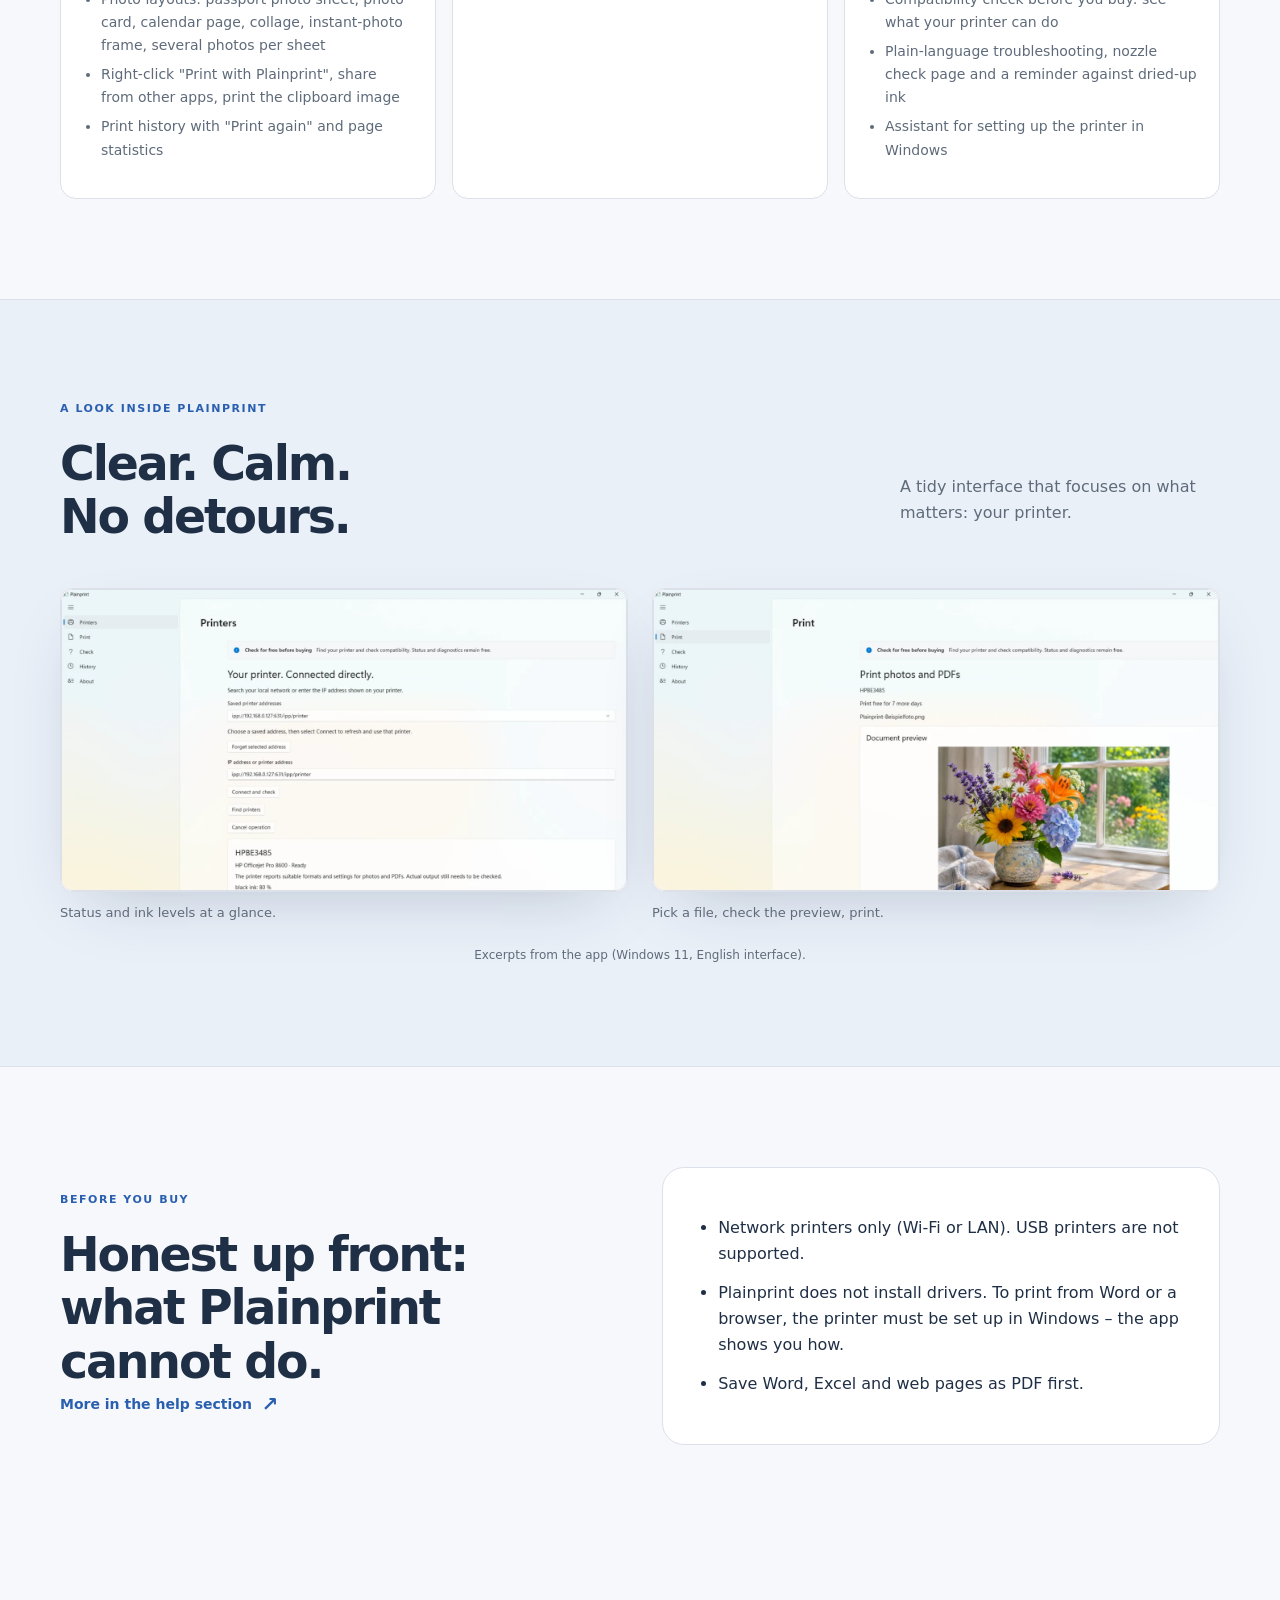
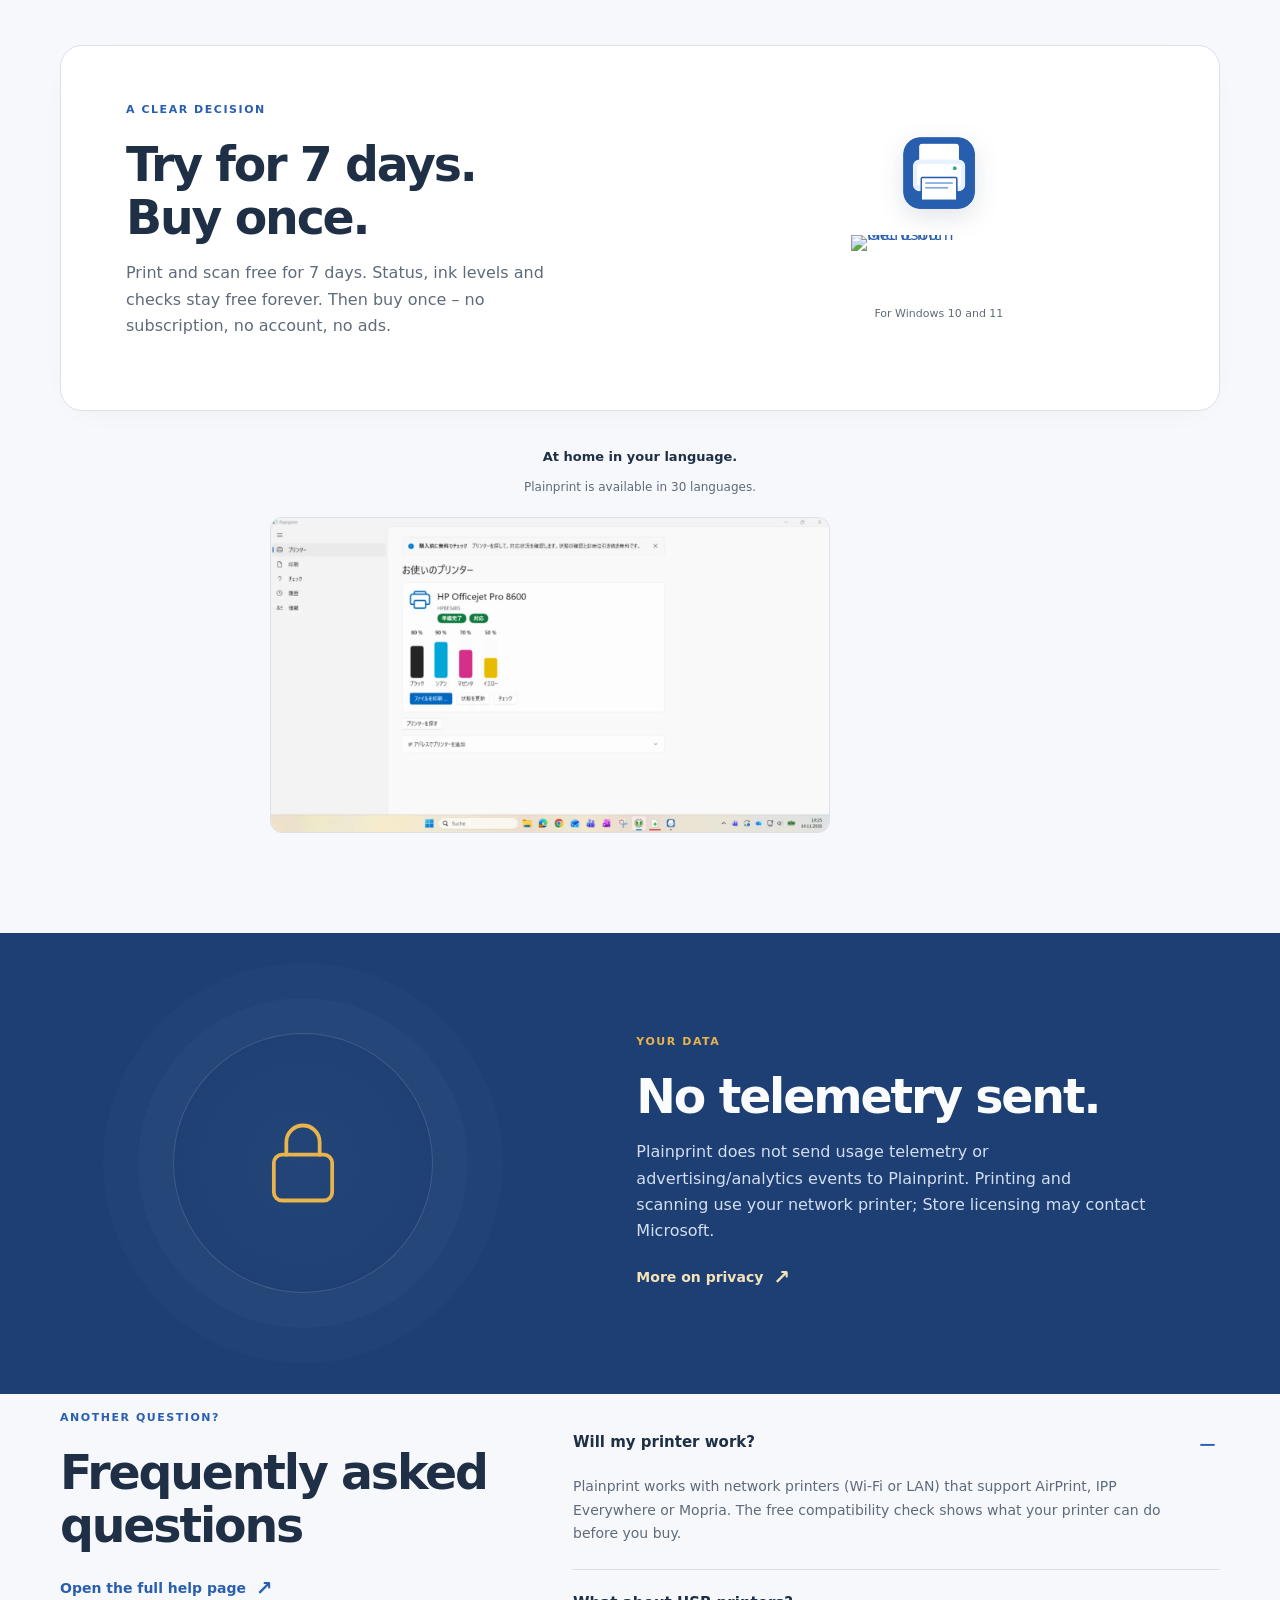
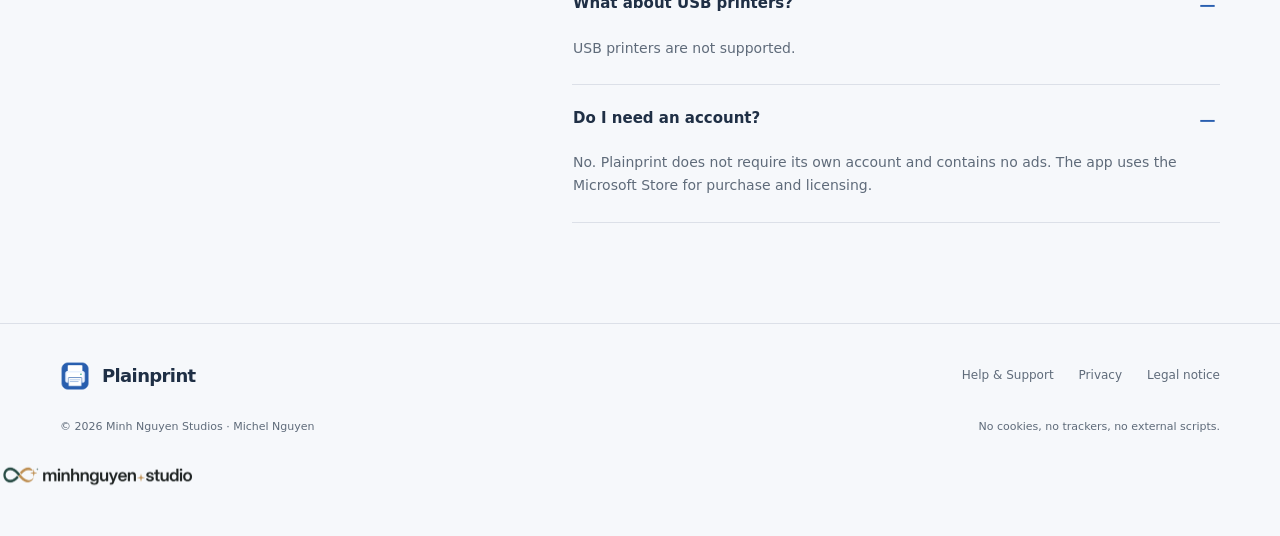
==== commit f4b7c09a: "Microsoft-Store-Knopf statt „Bald im Microsoft Store“" ====
--- a/en/index.html
+++ b/en/index.html
@@ -55,7 +55,7 @@
 <p class="eyebrow"><span class="status-dot"></span>Plainprint for Windows</p>
 <h1>Print without drivers – <em>straight to your Wi-Fi printer</em></h1>
 <p class="lead">Photos and PDFs straight to your Wi-Fi printer – no drivers, no manufacturer app. With ink levels, scanning and plain-language help.</p>
-<div class="actions"><strong class="soon">Coming soon to the Microsoft Store</strong><a class="text-link" href="#einblicke">Discover the app <span aria-hidden="true">↗</span></a>
+<div class="actions"><a class="msbadge" href="https://apps.microsoft.com/detail/9PL3RT8GS1NX" target="_blank" rel="noopener" style="display:inline-block;line-height:0"><img src="https://get.microsoft.com/images/en-us%20dark.svg" alt="Get it from Microsoft" width="161" height="44"></a><a class="text-link" href="#einblicke">Discover the app <span aria-hidden="true">↗</span></a>
 </div>
 <p class="note">Free for 7 days · Buy once · No subscription · No account · No ads</p>
 </div>
@@ -125,7 +125,7 @@
 <p class="kicker">A clear decision</p>
 <h2>Try for 7 days.<br/>Buy once.</h2><p>Print and scan free for 7 days. Status, ink levels and checks stay free forever. Then buy once – no subscription, no account, no ads.</p>
 </div>
-<div class="purchase-action"><img alt="Plainprint" height="80" src="../img/logo.png" width="80"/><strong class="soon">Coming soon to the Microsoft Store</strong>
+<div class="purchase-action"><img alt="Plainprint" height="80" src="../img/logo.png" width="80"/><a class="msbadge" href="https://apps.microsoft.com/detail/9PL3RT8GS1NX" target="_blank" rel="noopener" style="display:inline-block;line-height:0"><img src="https://get.microsoft.com/images/en-us%20dark.svg" alt="Get it from Microsoft" width="161" height="44"></a>
 <p class="note">For Windows 10 and 11</p>
 </div>
 </div>
